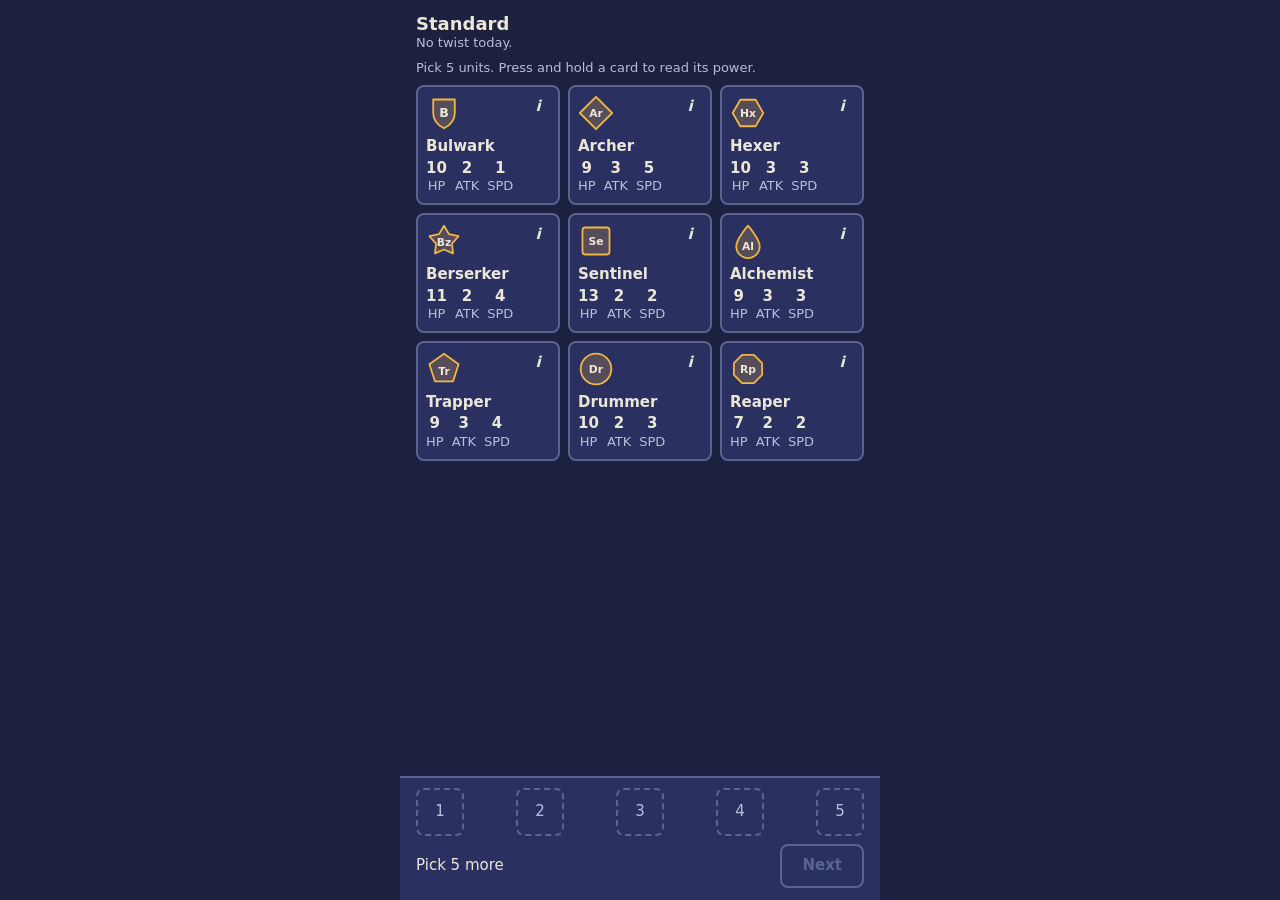
==== game.html @ 8b75c6f2 "Ghost Warband G0 playtest build (686d111) Co-Authored-By: Claude Opus 5.5 <noreply@anthropic.com>" ====
<!doctype html>
<html lang="en">
  <head>
    <meta charset="UTF-8" />
    <meta name="viewport" content="width=device-width, initial-scale=1" />
    <title>Ghost Warband</title>
    <link rel="icon" href="data:," />
    <script type="module" crossorigin src="./assets/game-DYEG5_1T.js"></script>
    <link rel="stylesheet" crossorigin href="./assets/game-msB9Q29i.css">
  </head>
  <body>
    <main id="app"></main>
  </body>
</html>
---- assets/game-msB9Q29i.css ----
:root{--lightningcss-light: ;--lightningcss-dark:initial;color-scheme:dark;--dusk:#1c2140;--tide:#2a3160;--mist:#5b6491;--paper:#ece6d6;--haze:#b8bdd9;--lantern:#f2b544;--spirit:#7fd3c4;--ember:#e2604b;--ember-text:#f08a78;--sprout:#9ed36a;--font:system-ui, -apple-system, "Segoe UI", Roboto, sans-serif}*{box-sizing:border-box}body{background:var(--dusk);color:var(--paper);font-family:var(--font);margin:0;font-size:15px;line-height:1.3}#app{max-width:480px;margin:0 auto;padding:12px 16px 16px}h1,p{margin:0}button{font:inherit;color:inherit;cursor:pointer;-webkit-tap-highlight-color:transparent}button:focus-visible{outline:2px solid var(--lantern);outline-offset:2px}button:disabled{color:var(--mist);border-color:var(--mist);cursor:default;background:0 0}.panel{background:var(--tide);border-radius:8px;padding:16px}.error{gap:12px;margin-top:12px;display:grid}.error-text{color:var(--ember-text)}.hint{color:var(--haze);font-size:13px}.twist{padding-bottom:8px}.twist-name{font-size:18px}.twist-text{color:var(--haze);font-size:13px}.btn{border:2px solid var(--mist);background:var(--tide);border-radius:8px;min-width:44px;min-height:44px;padding:0 20px;font-size:15px}.btn.primary{background:var(--lantern);border-color:var(--lantern);color:var(--dusk);font-weight:700}.btn:disabled,.btn.primary:disabled{border-color:var(--mist);color:var(--mist);background:0 0}.badge{flex:none;width:36px;height:36px;display:inline-block}.badge svg{width:100%;height:100%;display:block}.side-player{--side:var(--lantern)}.side-ghost{--side:var(--spirit)}.badge-shape{fill:var(--side);fill-opacity:.22;stroke:var(--side);stroke-width:2px;stroke-linejoin:round}.badge-code{fill:var(--paper);text-anchor:middle;dominant-baseline:central;font-weight:700}.screen.draft{padding-bottom:132px}.draft .hint{margin-bottom:8px}.grid{grid-template-columns:repeat(3,minmax(0,1fr));gap:8px;display:grid}.card-wrap{position:relative}.card{text-align:left;background:var(--tide);border:2px solid var(--mist);-webkit-user-select:none;user-select:none;-webkit-touch-callout:none;touch-action:manipulation;border-radius:8px;flex-direction:column;align-items:flex-start;gap:2px;width:100%;min-height:104px;padding:8px;display:flex}.card.selected{border:3px solid var(--lantern);padding:7px;transform:translateY(-2px)}.card.selected:after{content:"✓";color:var(--lantern);font-size:18px;font-weight:700;position:absolute;top:12px;right:40px}.card-name{margin-top:4px;font-size:15px;font-weight:700}.card-stats{color:var(--haze);gap:8px;font-size:13px;display:flex}.stat{flex-direction:column;align-items:center;display:flex}.stat b{color:var(--paper);font-size:15px}.info{width:44px;height:44px;color:var(--paper);background:0 0;border:0;font-style:italic;font-weight:700;position:absolute;top:0;right:0}.info:before{content:"";border:2px solid var(--mist);z-index:-1;border-radius:50%;position:absolute;inset:10px}.tray{background:var(--tide);border-top:2px solid var(--mist);gap:8px;max-width:480px;margin:0 auto;padding:10px 16px 12px;display:grid;position:fixed;bottom:0;left:0;right:0}.spots{justify-content:space-between;display:flex}.spot{border:2px dashed var(--mist);width:48px;height:48px;color:var(--haze);background:0 0;border-radius:8px;place-items:center;padding:0;display:grid}button.spot{border-style:solid;border-color:var(--lantern)}.tray-row{justify-content:space-between;align-items:center;gap:12px;display:flex}.tray-note{color:var(--paper);font-size:15px}.sheet-backdrop{z-index:10;background:#1c2140b3;justify-content:center;align-items:flex-end;display:flex;position:fixed;inset:0}.sheet{background:var(--tide);border-top:2px solid var(--lantern);border-radius:12px 12px 0 0;gap:12px;width:100%;max-width:480px;padding:16px;display:grid}.sheet-head{align-items:center;gap:12px;font-size:18px;display:flex}.sheet-text{font-size:15px}.field{background:var(--tide);border-radius:8px;justify-items:center;gap:6px;padding:8px;display:grid}.enemy-side{color:var(--spirit);font-size:13px}.row{justify-content:center;gap:8px;width:100%;display:flex}.slot{background:var(--dusk);border:2px solid var(--mist);border-radius:8px;flex-direction:column;flex:0 100px;align-items:center;gap:1px;min-height:92px;padding:4px;display:flex;position:relative}.slot.selected{border:3px solid var(--lantern);padding:3px;transform:translateY(-3px)}.slot.selected:after{content:"✓";color:var(--lantern);font-weight:700;position:absolute;bottom:3px;right:5px}.slot-label{color:var(--haze);font-size:13px;position:absolute;top:3px;left:6px}.slot .badge{margin-top:8px}.slot-name{font-size:13px;font-weight:700}.slot-rune{color:var(--lantern);font-size:13px}.slot-rune.none{color:var(--haze)}.runes{gap:8px;margin-top:12px;display:grid}.rune-count{font-size:15px;font-weight:700}.chips{flex-wrap:wrap;gap:8px;display:flex}.chip{background:var(--tide);border:2px solid var(--mist);border-radius:22px;min-width:56px;min-height:44px;padding:0 12px;font-size:15px}.chip.selected{border:3px solid var(--lantern);padding:0 11px}.rune-text{min-height:34px}.fight-bar{gap:12px;margin-top:12px;display:flex}.fight-bar .primary{flex:1}.formation .tray-note{color:var(--lantern);margin-top:8px}.result-list{gap:8px;margin:12px 0 0;padding:0;list-style:none;display:grid}.result-list li{background:var(--tide);border-left:4px solid var(--mist);border-radius:8px;padding:12px}.result-list .won{border-left-color:var(--sprout)}.result-list .lost{border-left-color:var(--ember)}.battle{aspect-ratio:9/16;width:min(100%,56.25dvh - 15.75px);margin:0 auto;position:relative}.battle-stage{border-radius:8px;position:absolute;inset:0;overflow:hidden}.battle-controls{justify-content:space-between;gap:8px;display:flex;position:absolute;bottom:8px;left:8px;right:8px}.battle-controls .btn{min-width:96px}.result{text-align:center;justify-items:center;gap:12px;display:grid}.dots{gap:8px;display:flex}.dot{border:3px solid;place-items:center;width:44px;height:44px;font-size:18px;font-weight:700;display:inline-grid}.dot.won{color:var(--sprout);border-radius:50%}.dot.lost{color:var(--ember);border-radius:6px}.record{font-size:24px;font-weight:700}.glyph{color:var(--haze);overflow-wrap:anywhere;font-size:13px;font-weight:700}.beaten{gap:4px;margin:0;padding:0;list-style:none;display:grid}.result-actions{justify-items:stretch;gap:12px;width:100%;display:grid}.result-actions .btn{color:inherit;justify-content:center;align-items:center;text-decoration:none;display:inline-flex}.result-actions .btn.primary{color:var(--dusk)}.copy{gap:8px;display:grid}.copy-text{width:100%;color:var(--paper);background:var(--tide);border:2px solid var(--mist);border-radius:8px;padding:8px;font:13px/1.3 ui-monospace,Consolas,monospace}.day-links{grid-template-columns:1fr 1fr;gap:8px;display:grid}.battle-error{z-index:5;position:absolute;top:40%;left:16px;right:16px}
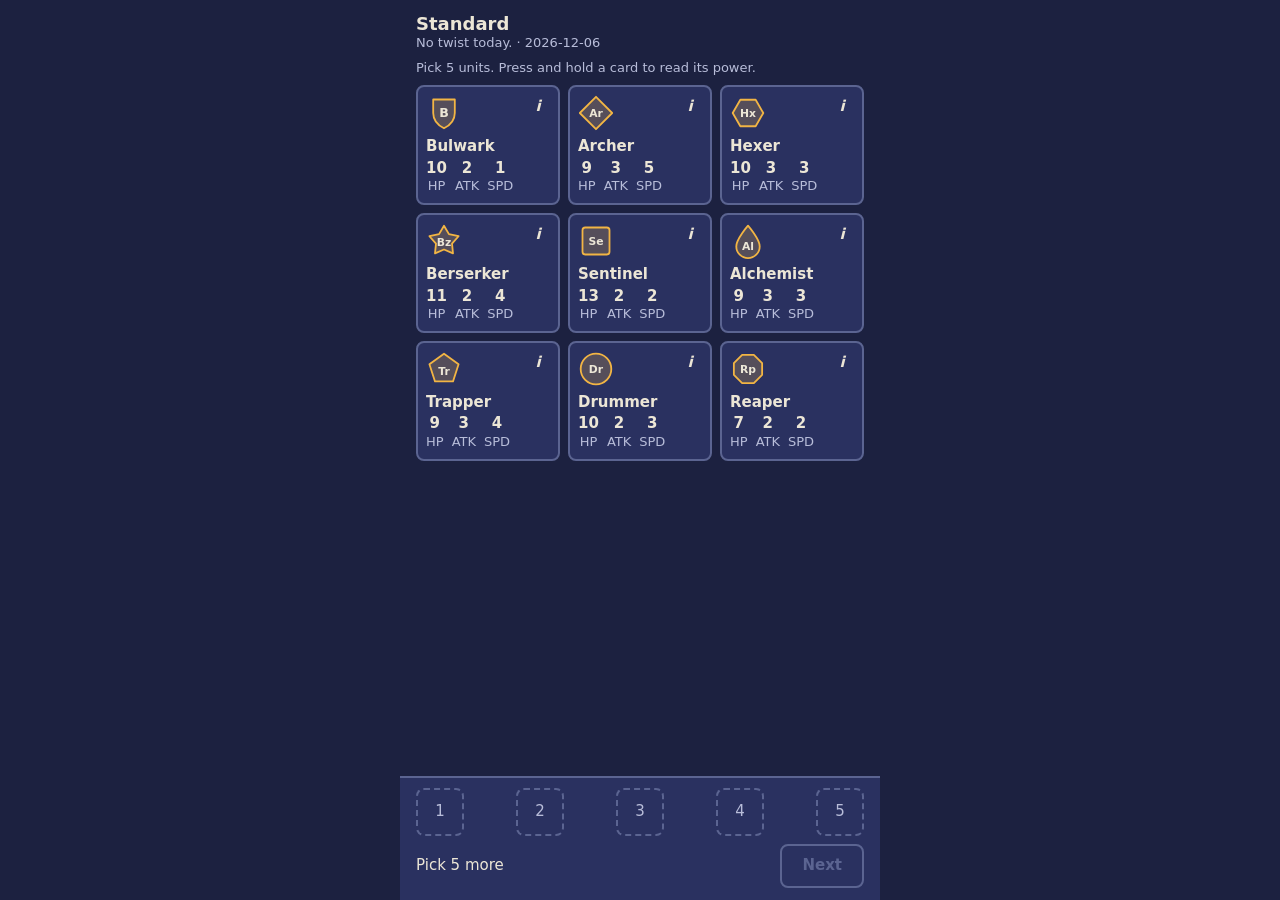
==== commit 29c22052: "Playtest build abbb20f: persistent session log, bot fallback, unit sheets Co-Authored-By: Claude Opu" ====
--- a/game.html
+++ b/game.html
@@ -5,8 +5,8 @@
     <meta name="viewport" content="width=device-width, initial-scale=1" />
     <title>Ghost Warband</title>
     <link rel="icon" href="data:," />
-    <script type="module" crossorigin src="./assets/game-DYEG5_1T.js"></script>
-    <link rel="stylesheet" crossorigin href="./assets/game-msB9Q29i.css">
+    <script type="module" crossorigin src="./assets/game-8t9SEfWD.js"></script>
+    <link rel="stylesheet" crossorigin href="./assets/game-IZaOKAMb.css">
   </head>
   <body>
     <main id="app"></main>
--- a/assets/game-IZaOKAMb.css
+++ b/assets/game-IZaOKAMb.css
@@ -0,0 +1 @@
+:root{--lightningcss-light: ;--lightningcss-dark:initial;color-scheme:dark;--dusk:#1c2140;--tide:#2a3160;--mist:#5b6491;--paper:#ece6d6;--haze:#b8bdd9;--lantern:#f2b544;--spirit:#7fd3c4;--ember:#e2604b;--ember-text:#f08a78;--sprout:#9ed36a;--font:system-ui, -apple-system, "Segoe UI", Roboto, sans-serif}*{box-sizing:border-box}body{background:var(--dusk);color:var(--paper);font-family:var(--font);margin:0;font-size:15px;line-height:1.3}#app{max-width:480px;margin:0 auto;padding:12px 16px 16px}h1,p{margin:0}button{font:inherit;color:inherit;cursor:pointer;-webkit-tap-highlight-color:transparent}button:focus-visible{outline:2px solid var(--lantern);outline-offset:2px}button:disabled{color:var(--mist);border-color:var(--mist);cursor:default;background:0 0}.panel{background:var(--tide);border-radius:8px;padding:16px}.error{gap:12px;margin-top:12px;display:grid}.error-text{color:var(--ember-text)}.hint{color:var(--haze);font-size:13px}.twist{padding-bottom:8px}.twist-name{font-size:18px}.twist-text{color:var(--haze);font-size:13px}.btn{border:2px solid var(--mist);background:var(--tide);border-radius:8px;min-width:44px;min-height:44px;padding:0 20px;font-size:15px}.btn.primary{background:var(--lantern);border-color:var(--lantern);color:var(--dusk);font-weight:700}.btn:disabled,.btn.primary:disabled{border-color:var(--mist);color:var(--mist);background:0 0}.badge{flex:none;width:36px;height:36px;display:inline-block}.badge svg{width:100%;height:100%;display:block}.side-player{--side:var(--lantern)}.side-ghost{--side:var(--spirit)}.badge-shape{fill:var(--side);fill-opacity:.22;stroke:var(--side);stroke-width:2px;stroke-linejoin:round}.badge-code{fill:var(--paper);text-anchor:middle;dominant-baseline:central;font-weight:700}.screen.draft{padding-bottom:132px}.draft .hint{margin-bottom:8px}.grid{grid-template-columns:repeat(3,minmax(0,1fr));gap:8px;display:grid}.card-wrap{position:relative}.slot-wrap{flex:0 100px;display:flex;position:relative}.slot-wrap .slot{flex:auto;min-width:0}.slot:disabled,.chip:disabled{opacity:.6}.card{text-align:left;background:var(--tide);border:2px solid var(--mist);-webkit-user-select:none;user-select:none;-webkit-touch-callout:none;touch-action:manipulation;border-radius:8px;flex-direction:column;align-items:flex-start;gap:2px;width:100%;min-height:104px;padding:8px;display:flex}.card.selected{border:3px solid var(--lantern);padding:7px;transform:translateY(-2px)}.card.selected:after{content:"✓";color:var(--lantern);font-size:18px;font-weight:700;position:absolute;top:12px;right:40px}.card-name{margin-top:4px;font-size:15px;font-weight:700}.card-stats{color:var(--haze);gap:8px;font-size:13px;display:flex}.stat{flex-direction:column;align-items:center;display:flex}.stat b{color:var(--paper);font-size:15px}.info{width:44px;height:44px;color:var(--paper);background:0 0;border:0;font-style:italic;font-weight:700;position:absolute;top:0;right:0}.info:before{content:"";border:2px solid var(--mist);z-index:-1;border-radius:50%;position:absolute;inset:10px}.tray{background:var(--tide);border-top:2px solid var(--mist);gap:8px;max-width:480px;margin:0 auto;padding:10px 16px 12px;display:grid;position:fixed;bottom:0;left:0;right:0}.spots{justify-content:space-between;display:flex}.spot{border:2px dashed var(--mist);width:48px;height:48px;color:var(--haze);background:0 0;border-radius:8px;place-items:center;padding:0;display:grid}button.spot{border-style:solid;border-color:var(--lantern)}.tray-row{justify-content:space-between;align-items:center;gap:12px;display:flex}.tray-note{color:var(--paper);font-size:15px}.sheet-backdrop{z-index:10;background:#1c2140b3;justify-content:center;align-items:flex-end;display:flex;position:fixed;inset:0}.sheet{background:var(--tide);border-top:2px solid var(--lantern);border-radius:12px 12px 0 0;gap:12px;width:100%;max-width:480px;padding:16px;display:grid}.sheet-head{align-items:center;gap:12px;font-size:18px;display:flex}.sheet-text{font-size:15px}.field{background:var(--tide);border-radius:8px;justify-items:center;gap:6px;padding:8px;display:grid}.enemy-side{color:var(--spirit);font-size:13px}.row{justify-content:center;gap:8px;width:100%;display:flex}.slot{background:var(--dusk);border:2px solid var(--mist);border-radius:8px;flex-direction:column;flex:0 100px;align-items:center;gap:1px;min-height:92px;padding:4px;display:flex;position:relative}.slot.selected{border:3px solid var(--lantern);padding:3px;transform:translateY(-3px)}.slot.selected:after{content:"✓";color:var(--lantern);font-weight:700;position:absolute;bottom:3px;right:5px}.slot-label{color:var(--haze);font-size:13px;position:absolute;top:3px;left:6px}.slot .badge{margin-top:8px}.slot-name{font-size:13px;font-weight:700}.slot-rune{color:var(--lantern);font-size:13px}.slot-rune.none{color:var(--haze)}.runes{gap:8px;margin-top:12px;display:grid}.rune-count{font-size:15px;font-weight:700}.chips{flex-wrap:wrap;gap:8px;display:flex}.chip{background:var(--tide);border:2px solid var(--mist);border-radius:22px;min-width:56px;min-height:44px;padding:0 12px;font-size:15px}.chip.selected{border:3px solid var(--lantern);padding:0 11px}.rune-text{min-height:34px}.fight-bar{gap:12px;margin-top:12px;display:flex}.fight-bar .primary{flex:1}.formation .tray-note{color:var(--lantern);margin-top:8px}.battle{aspect-ratio:9/16;width:min(100%,56.25dvh - 15.75px);margin:0 auto;position:relative}.battle-stage{border-radius:8px;position:absolute;inset:0;overflow:hidden}.battle-controls{justify-content:space-between;gap:8px;display:flex;position:absolute;bottom:8px;left:8px;right:8px}.battle-controls .btn{min-width:96px}.result{text-align:center;justify-items:center;gap:12px;display:grid}.dots{gap:8px;display:flex}.dot{border:3px solid;place-items:center;width:44px;height:44px;font-size:18px;font-weight:700;display:inline-grid}.dot.won{color:var(--sprout);border-radius:50%}.dot.lost{border-color:var(--ember);color:var(--ember-text);border-radius:6px}.record{font-size:24px;font-weight:700}.glyph{color:var(--haze);overflow-wrap:anywhere;font-size:13px;font-weight:700}.beaten{gap:4px;margin:0;padding:0;list-style:none;display:grid}.result-actions{justify-items:stretch;gap:12px;width:100%;display:grid}.result-actions .btn{color:inherit;justify-content:center;align-items:center;text-decoration:none;display:inline-flex}.result-actions .btn.primary{color:var(--dusk)}.copy{gap:8px;display:grid}.copy-text{width:100%;color:var(--paper);background:var(--tide);border:2px solid var(--mist);border-radius:8px;padding:8px;font:13px/1.3 ui-monospace,Consolas,monospace}.day-links{grid-template-columns:1fr 1fr;gap:8px;display:grid}.battle-error{z-index:5;position:absolute;top:40%;left:16px;right:16px}
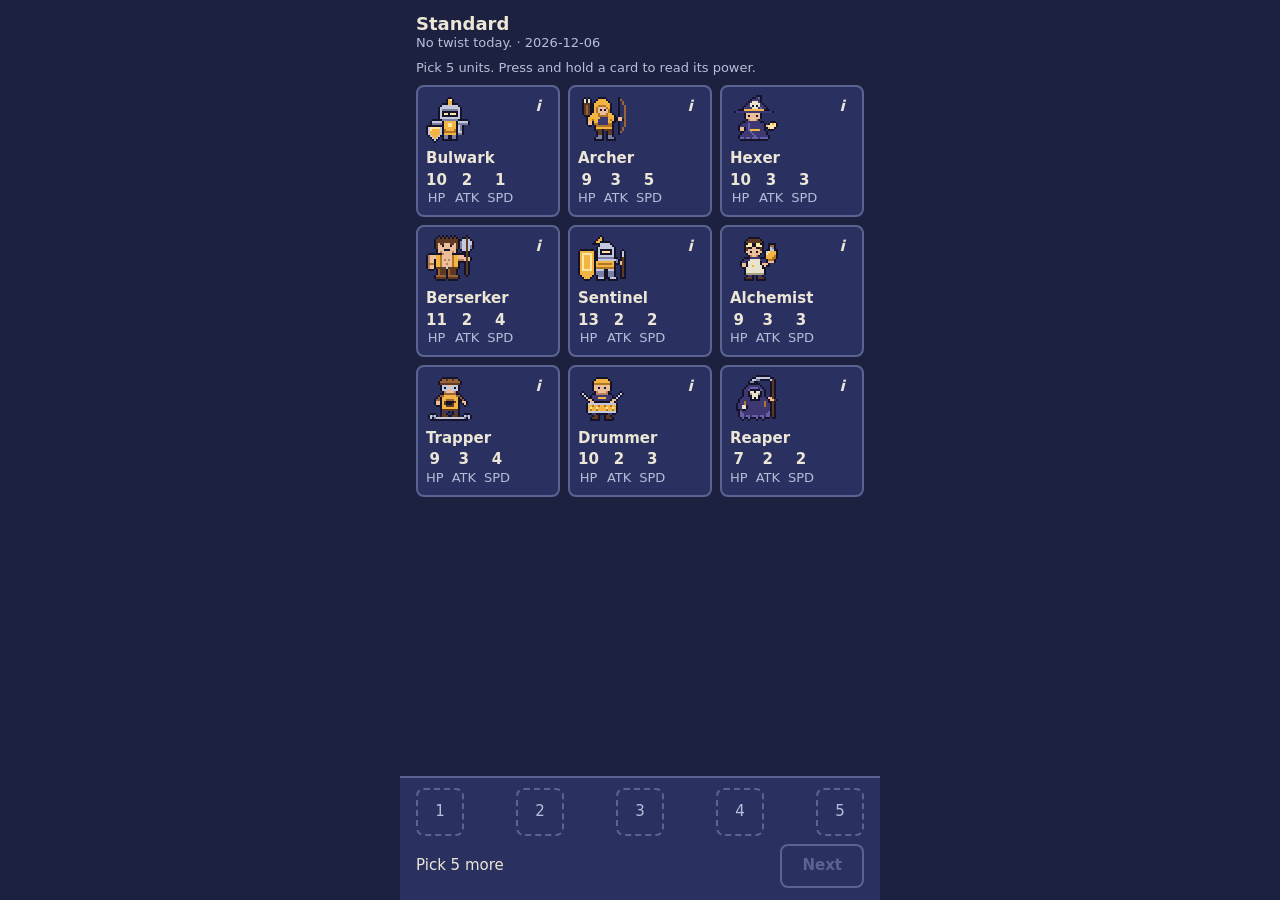
==== commit 905a3eb9: "Playtest build 9d530b2: pixel sprites, attack animations, empty formation board" ====
--- a/game.html
+++ b/game.html
@@ -5,8 +5,8 @@
     <meta name="viewport" content="width=device-width, initial-scale=1" />
     <title>Ghost Warband</title>
     <link rel="icon" href="data:," />
-    <script type="module" crossorigin src="./assets/game-8t9SEfWD.js"></script>
-    <link rel="stylesheet" crossorigin href="./assets/game-IZaOKAMb.css">
+    <script type="module" crossorigin src="./assets/game-Dx_aiORl.js"></script>
+    <link rel="stylesheet" crossorigin href="./assets/game-CnoDfcjj.css">
   </head>
   <body>
     <main id="app"></main>
--- a/assets/game-CnoDfcjj.css
+++ b/assets/game-CnoDfcjj.css
@@ -0,0 +1 @@
+:root{--lightningcss-light: ;--lightningcss-dark:initial;color-scheme:dark;--dusk:#1c2140;--tide:#2a3160;--mist:#5b6491;--paper:#ece6d6;--haze:#b8bdd9;--lantern:#f2b544;--spirit:#7fd3c4;--ember:#e2604b;--ember-text:#f08a78;--sprout:#9ed36a;--font:system-ui, -apple-system, "Segoe UI", Roboto, sans-serif}*{box-sizing:border-box}body{background:var(--dusk);color:var(--paper);font-family:var(--font);margin:0;font-size:15px;line-height:1.3}#app{max-width:480px;margin:0 auto;padding:12px 16px 16px}h1,p{margin:0}button{font:inherit;color:inherit;cursor:pointer;-webkit-tap-highlight-color:transparent}button:focus-visible{outline:2px solid var(--lantern);outline-offset:2px}button:disabled{color:var(--mist);border-color:var(--mist);cursor:default;background:0 0}.panel{background:var(--tide);border-radius:8px;padding:16px}.error{gap:12px;margin-top:12px;display:grid}.error-text{color:var(--ember-text)}.hint{color:var(--haze);font-size:13px}.twist{padding-bottom:8px}.twist-name{font-size:18px}.twist-text{color:var(--haze);font-size:13px}.btn{border:2px solid var(--mist);background:var(--tide);border-radius:8px;min-width:44px;min-height:44px;padding:0 20px;font-size:15px}.btn.primary{background:var(--lantern);border-color:var(--lantern);color:var(--dusk);font-weight:700}.btn:disabled,.btn.primary:disabled{border-color:var(--mist);color:var(--mist);background:0 0}.badge{flex:none;width:48px;height:48px;display:inline-block}.badge canvas{width:100%;height:100%;image-rendering:pixelated;display:block}.screen.draft{padding-bottom:132px}.draft .hint{margin-bottom:8px}.grid{grid-template-columns:repeat(3,minmax(0,1fr));gap:8px;display:grid}.card-wrap{position:relative}.slot-wrap{flex:0 100px;display:flex;position:relative}.slot-wrap .slot{flex:auto;min-width:0}.slot:disabled,.chip:disabled{opacity:.6}.card{text-align:left;background:var(--tide);border:2px solid var(--mist);-webkit-user-select:none;user-select:none;-webkit-touch-callout:none;touch-action:manipulation;border-radius:8px;flex-direction:column;align-items:flex-start;gap:2px;width:100%;min-height:104px;padding:8px;display:flex}.card.selected{border:3px solid var(--lantern);padding:7px;transform:translateY(-2px)}.card.selected:after{content:"✓";color:var(--lantern);font-size:18px;font-weight:700;position:absolute;top:12px;right:40px}.card-name{margin-top:4px;font-size:15px;font-weight:700}.card-stats{color:var(--haze);gap:8px;font-size:13px;display:flex}.stat{flex-direction:column;align-items:center;display:flex}.stat b{color:var(--paper);font-size:15px}.info{width:44px;height:44px;color:var(--paper);background:0 0;border:0;font-style:italic;font-weight:700;position:absolute;top:0;right:0}.info:before{content:"";border:2px solid var(--mist);z-index:-1;border-radius:50%;position:absolute;inset:10px}.tray{background:var(--tide);border-top:2px solid var(--mist);gap:8px;max-width:480px;margin:0 auto;padding:10px 16px 12px;display:grid;position:fixed;bottom:0;left:0;right:0}.spots{justify-content:space-between;display:flex}.spot{border:2px dashed var(--mist);width:48px;height:48px;color:var(--haze);background:0 0;border-radius:8px;place-items:center;padding:0;display:grid}button.spot{border-style:solid;border-color:var(--lantern)}.tray-row{justify-content:space-between;align-items:center;gap:12px;display:flex}.tray-note{color:var(--paper);font-size:15px}.sheet-backdrop{z-index:10;background:#1c2140b3;justify-content:center;align-items:flex-end;display:flex;position:fixed;inset:0}.sheet{background:var(--tide);border-top:2px solid var(--lantern);border-radius:12px 12px 0 0;gap:12px;width:100%;max-width:480px;padding:16px;display:grid}.sheet-head{align-items:center;gap:12px;font-size:18px;display:flex}.sheet-text{font-size:15px}.field{background:var(--tide);border-radius:8px;justify-items:center;gap:6px;padding:8px;display:grid}.enemy-side{color:var(--spirit);font-size:13px}.row{justify-content:center;gap:8px;width:100%;display:flex}.slot{background:var(--dusk);border:2px solid var(--mist);border-radius:8px;flex-direction:column;flex:0 100px;align-items:center;gap:1px;min-height:92px;padding:4px;display:flex;position:relative}.slot.selected{border:3px solid var(--lantern);padding:3px;transform:translateY(-3px)}.slot.selected:after{content:"✓";color:var(--lantern);font-weight:700;position:absolute;bottom:3px;right:5px}.slot.open{border:2px dashed var(--lantern)}.place-text{min-height:34px;margin-top:8px}.bench{flex-wrap:wrap;justify-content:center;align-items:center;gap:8px;min-height:64px;display:flex}.bench-unit{background:var(--tide);border:2px solid var(--mist);border-radius:8px;flex-direction:column;align-items:center;gap:1px;min-width:60px;min-height:64px;padding:4px 6px;display:flex}.bench-unit.selected{border:3px solid var(--lantern);padding:3px 5px;transform:translateY(-3px)}.slot-label{color:var(--haze);font-size:13px;position:absolute;top:3px;left:6px}.slot .badge{margin-top:8px}.slot-name{font-size:13px;font-weight:700}.slot-rune{color:var(--lantern);font-size:13px}.slot-rune.none{color:var(--haze)}.runes{gap:8px;margin-top:12px;display:grid}.rune-count{font-size:15px;font-weight:700}.chips{flex-wrap:wrap;gap:8px;display:flex}.chip{background:var(--tide);border:2px solid var(--mist);border-radius:22px;min-width:56px;min-height:44px;padding:0 12px;font-size:15px}.chip.selected{border:3px solid var(--lantern);padding:0 11px}.fight-bar{gap:12px;margin-top:12px;display:flex}.fight-bar .primary{flex:1}.formation .tray-note{color:var(--lantern);margin-top:8px}.battle{aspect-ratio:9/16;width:min(100%,56.25dvh - 15.75px);margin:0 auto;position:relative}.battle-stage{border-radius:8px;position:absolute;inset:0;overflow:hidden}.battle-controls{justify-content:space-between;gap:8px;display:flex;position:absolute;bottom:8px;left:8px;right:8px}.battle-controls .btn{min-width:96px}.result{text-align:center;justify-items:center;gap:12px;display:grid}.dots{gap:8px;display:flex}.dot{border:3px solid;place-items:center;width:44px;height:44px;font-size:18px;font-weight:700;display:inline-grid}.dot.won{color:var(--sprout);border-radius:50%}.dot.lost{border-color:var(--ember);color:var(--ember-text);border-radius:6px}.record{font-size:24px;font-weight:700}.glyph{color:var(--haze);overflow-wrap:anywhere;font-size:13px;font-weight:700}.beaten{gap:4px;margin:0;padding:0;list-style:none;display:grid}.result-actions{justify-items:stretch;gap:12px;width:100%;display:grid}.result-actions .btn{color:inherit;justify-content:center;align-items:center;text-decoration:none;display:inline-flex}.result-actions .btn.primary{color:var(--dusk)}.copy{gap:8px;display:grid}.copy-text{width:100%;color:var(--paper);background:var(--tide);border:2px solid var(--mist);border-radius:8px;padding:8px;font:13px/1.3 ui-monospace,Consolas,monospace}.day-links{grid-template-columns:1fr 1fr;gap:8px;display:grid}
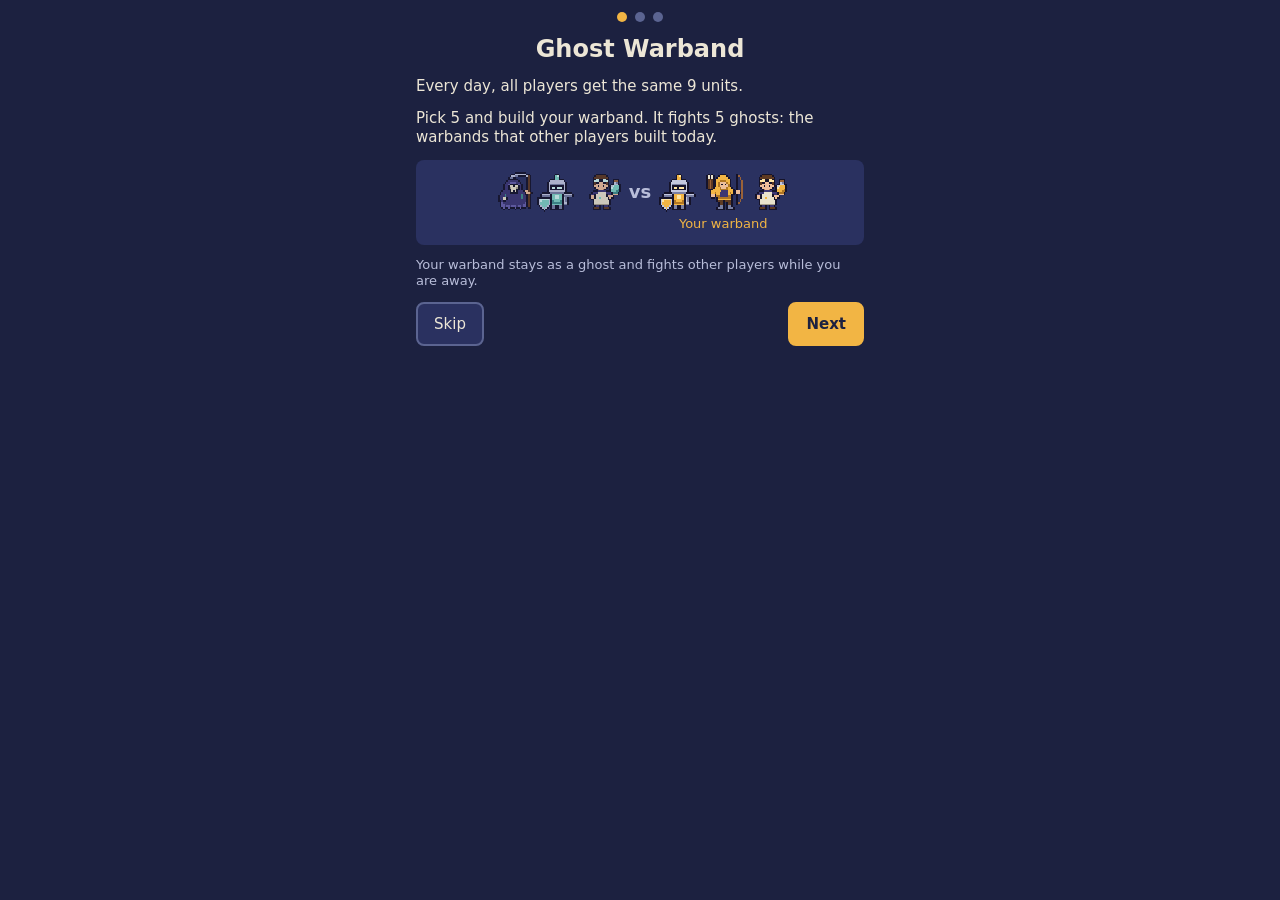
==== commit 89221b64: "Playtest build ece2ee8: first-run tutorial with a guided demo fight Co-Authored-By: Claude Opus 5.5 " ====
--- a/game.html
+++ b/game.html
@@ -5,8 +5,8 @@
     <meta name="viewport" content="width=device-width, initial-scale=1" />
     <title>Ghost Warband</title>
     <link rel="icon" href="data:," />
-    <script type="module" crossorigin src="./assets/game-Dx_aiORl.js"></script>
-    <link rel="stylesheet" crossorigin href="./assets/game-CnoDfcjj.css">
+    <script type="module" crossorigin src="./assets/game-C8gshMlQ.js"></script>
+    <link rel="stylesheet" crossorigin href="./assets/game-FFjVngBr.css">
   </head>
   <body>
     <main id="app"></main>
--- a/assets/game-FFjVngBr.css
+++ b/assets/game-FFjVngBr.css
@@ -0,0 +1 @@
+:root{--lightningcss-light: ;--lightningcss-dark:initial;color-scheme:dark;--dusk:#1c2140;--tide:#2a3160;--mist:#5b6491;--paper:#ece6d6;--haze:#b8bdd9;--lantern:#f2b544;--spirit:#7fd3c4;--ember:#e2604b;--ember-text:#f08a78;--sprout:#9ed36a;--font:system-ui, -apple-system, "Segoe UI", Roboto, sans-serif}*{box-sizing:border-box}body{background:var(--dusk);color:var(--paper);font-family:var(--font);margin:0;font-size:15px;line-height:1.3}#app{max-width:480px;margin:0 auto;padding:12px 16px 16px}h1,p{margin:0}button{font:inherit;color:inherit;cursor:pointer;-webkit-tap-highlight-color:transparent}button:focus-visible{outline:2px solid var(--lantern);outline-offset:2px}button:disabled{color:var(--mist);border-color:var(--mist);cursor:default;background:0 0}.panel{background:var(--tide);border-radius:8px;padding:16px}.error{gap:12px;margin-top:12px;display:grid}.error-text{color:var(--ember-text)}.hint{color:var(--haze);font-size:13px}.twist{padding-bottom:8px}.twist-name{font-size:18px}.twist-text{color:var(--haze);font-size:13px}.btn{border:2px solid var(--mist);background:var(--tide);border-radius:8px;min-width:44px;min-height:44px;padding:0 20px;font-size:15px}.btn.primary{background:var(--lantern);border-color:var(--lantern);color:var(--dusk);font-weight:700}.btn:disabled,.btn.primary:disabled{border-color:var(--mist);color:var(--mist);background:0 0}.badge{flex:none;width:48px;height:48px;display:inline-block}.badge canvas{width:100%;height:100%;image-rendering:pixelated;display:block}.screen.draft{padding-bottom:132px}.draft .hint{margin-bottom:8px}.grid{grid-template-columns:repeat(3,minmax(0,1fr));gap:8px;display:grid}.card-wrap{position:relative}.slot-wrap{flex:0 100px;display:flex;position:relative}.slot-wrap .slot{flex:auto;min-width:0}.slot:disabled,.chip:disabled{opacity:.6}.card{text-align:left;background:var(--tide);border:2px solid var(--mist);-webkit-user-select:none;user-select:none;-webkit-touch-callout:none;touch-action:manipulation;border-radius:8px;flex-direction:column;align-items:flex-start;gap:2px;width:100%;min-height:104px;padding:8px;display:flex}.card.selected{border:3px solid var(--lantern);padding:7px;transform:translateY(-2px)}.card.selected:after{content:"✓";color:var(--lantern);font-size:18px;font-weight:700;position:absolute;top:12px;right:40px}.card-name{margin-top:4px;font-size:15px;font-weight:700}.card-stats{color:var(--haze);gap:8px;font-size:13px;display:flex}.stat{flex-direction:column;align-items:center;display:flex}.stat b{color:var(--paper);font-size:15px}.info{width:44px;height:44px;color:var(--paper);background:0 0;border:0;font-style:italic;font-weight:700;position:absolute;top:0;right:0}.info:before{content:"";border:2px solid var(--mist);z-index:-1;border-radius:50%;position:absolute;inset:10px}.tray{background:var(--tide);border-top:2px solid var(--mist);gap:8px;max-width:480px;margin:0 auto;padding:10px 16px 12px;display:grid;position:fixed;bottom:0;left:0;right:0}.spots{justify-content:space-between;display:flex}.spot{border:2px dashed var(--mist);width:48px;height:48px;color:var(--haze);background:0 0;border-radius:8px;place-items:center;padding:0;display:grid}button.spot{border-style:solid;border-color:var(--lantern)}.tray-row{justify-content:space-between;align-items:center;gap:12px;display:flex}.tray-note{color:var(--paper);font-size:15px}.sheet-backdrop{z-index:10;background:#1c2140b3;justify-content:center;align-items:flex-end;display:flex;position:fixed;inset:0}.sheet{background:var(--tide);border-top:2px solid var(--lantern);border-radius:12px 12px 0 0;gap:12px;width:100%;max-width:480px;padding:16px;display:grid}.sheet-head{align-items:center;gap:12px;font-size:18px;display:flex}.sheet-text{font-size:15px}.field{background:var(--tide);border-radius:8px;justify-items:center;gap:6px;padding:8px;display:grid}.enemy-side{color:var(--spirit);font-size:13px}.row{justify-content:center;gap:8px;width:100%;display:flex}.slot{background:var(--dusk);border:2px solid var(--mist);border-radius:8px;flex-direction:column;flex:0 100px;align-items:center;gap:1px;min-height:92px;padding:4px;display:flex;position:relative}.slot.selected{border:3px solid var(--lantern);padding:3px;transform:translateY(-3px)}.slot.selected:after{content:"✓";color:var(--lantern);font-weight:700;position:absolute;bottom:3px;right:5px}.slot.open{border:2px dashed var(--lantern)}.place-text{min-height:34px;margin-top:8px}.bench{flex-wrap:wrap;justify-content:center;align-items:center;gap:8px;min-height:64px;display:flex}.bench-unit{background:var(--tide);border:2px solid var(--mist);border-radius:8px;flex-direction:column;align-items:center;gap:1px;min-width:60px;min-height:64px;padding:4px 6px;display:flex}.bench-unit.selected{border:3px solid var(--lantern);padding:3px 5px;transform:translateY(-3px)}.slot-label{color:var(--haze);font-size:13px;position:absolute;top:3px;left:6px}.slot .badge{margin-top:8px}.slot-name{font-size:13px;font-weight:700}.slot-rune{color:var(--lantern);font-size:13px}.slot-rune.none{color:var(--haze)}.runes{gap:8px;margin-top:12px;display:grid}.rune-count{font-size:15px;font-weight:700}.chips{flex-wrap:wrap;gap:8px;display:flex}.chip{background:var(--tide);border:2px solid var(--mist);border-radius:22px;min-width:56px;min-height:44px;padding:0 12px;font-size:15px}.chip.selected{border:3px solid var(--lantern);padding:0 11px}.fight-bar{gap:12px;margin-top:12px;display:flex}.fight-bar .primary{flex:1}.formation .tray-note{color:var(--lantern);margin-top:8px}.battle{aspect-ratio:9/16;width:min(100%,56.25dvh - 15.75px);margin:0 auto;position:relative}.battle-stage{border-radius:8px;position:absolute;inset:0;overflow:hidden}.battle-controls{justify-content:space-between;gap:8px;display:flex;position:absolute;bottom:8px;left:8px;right:8px}.battle-controls .btn{min-width:96px}.battle.demo .battle-controls{display:none}.hint-row{justify-content:space-between;align-items:center;gap:12px;margin-bottom:8px;display:flex}.hint-row .hint{flex:1 1 0;min-width:0}.draft .hint-row .hint{margin-bottom:0}.screen.tutorial{gap:12px;display:grid}.tutorial-dots{justify-content:center;gap:8px;display:flex}.tutorial-dot{background:var(--mist);border-radius:50%;width:10px;height:10px}.tutorial-dot.current{background:var(--lantern)}.tutorial-title{text-align:center;font-size:24px}.tutorial-line{font-size:15px}.tutorial-picture{background:var(--tide);border-radius:8px;justify-items:center;gap:8px;padding:12px;display:grid}.tutorial-versus{justify-content:center;align-items:flex-start;gap:8px;display:flex}.tutorial-side{justify-items:center;gap:4px;display:grid}.tutorial-units{gap:4px;display:flex}.tutorial-units .badge{width:40px;height:40px}.tutorial-vs{color:var(--haze);font-size:18px;font-weight:700;line-height:40px}.tutorial-label{color:var(--lantern);font-size:13px}.tutorial-rows{gap:8px;display:grid}.tutorial-row{gap:2px;display:grid}.tutorial-row-name{color:var(--lantern);font-size:15px}.tutorial-row-text{font-size:15px}.tutorial-actions{justify-content:space-between;gap:8px;display:flex}.tutorial-actions .btn{padding:0 16px}.tutorial-actions .btn.primary{margin-left:auto}.screen.tutorial-demo{gap:8px;display:grid}.tutorial-demo .battle{width:min(100%,56.25dvh - 135px)}.tutorial-panel{gap:8px;padding:12px;display:grid}.tutorial-step{color:var(--haze);font-size:13px}.tutorial-caption{min-height:5.2em;font-size:15px}.result{text-align:center;justify-items:center;gap:12px;display:grid}.dots{gap:8px;display:flex}.dot{border:3px solid;place-items:center;width:44px;height:44px;font-size:18px;font-weight:700;display:inline-grid}.dot.won{color:var(--sprout);border-radius:50%}.dot.lost{border-color:var(--ember);color:var(--ember-text);border-radius:6px}.record{font-size:24px;font-weight:700}.glyph{color:var(--haze);overflow-wrap:anywhere;font-size:13px;font-weight:700}.beaten{gap:4px;margin:0;padding:0;list-style:none;display:grid}.result-actions{justify-items:stretch;gap:12px;width:100%;display:grid}.result-actions .btn{color:inherit;justify-content:center;align-items:center;text-decoration:none;display:inline-flex}.result-actions .btn.primary{color:var(--dusk)}.copy{gap:8px;display:grid}.copy-text{width:100%;color:var(--paper);background:var(--tide);border:2px solid var(--mist);border-radius:8px;padding:8px;font:13px/1.3 ui-monospace,Consolas,monospace}.day-links{grid-template-columns:1fr 1fr;gap:8px;display:grid}
